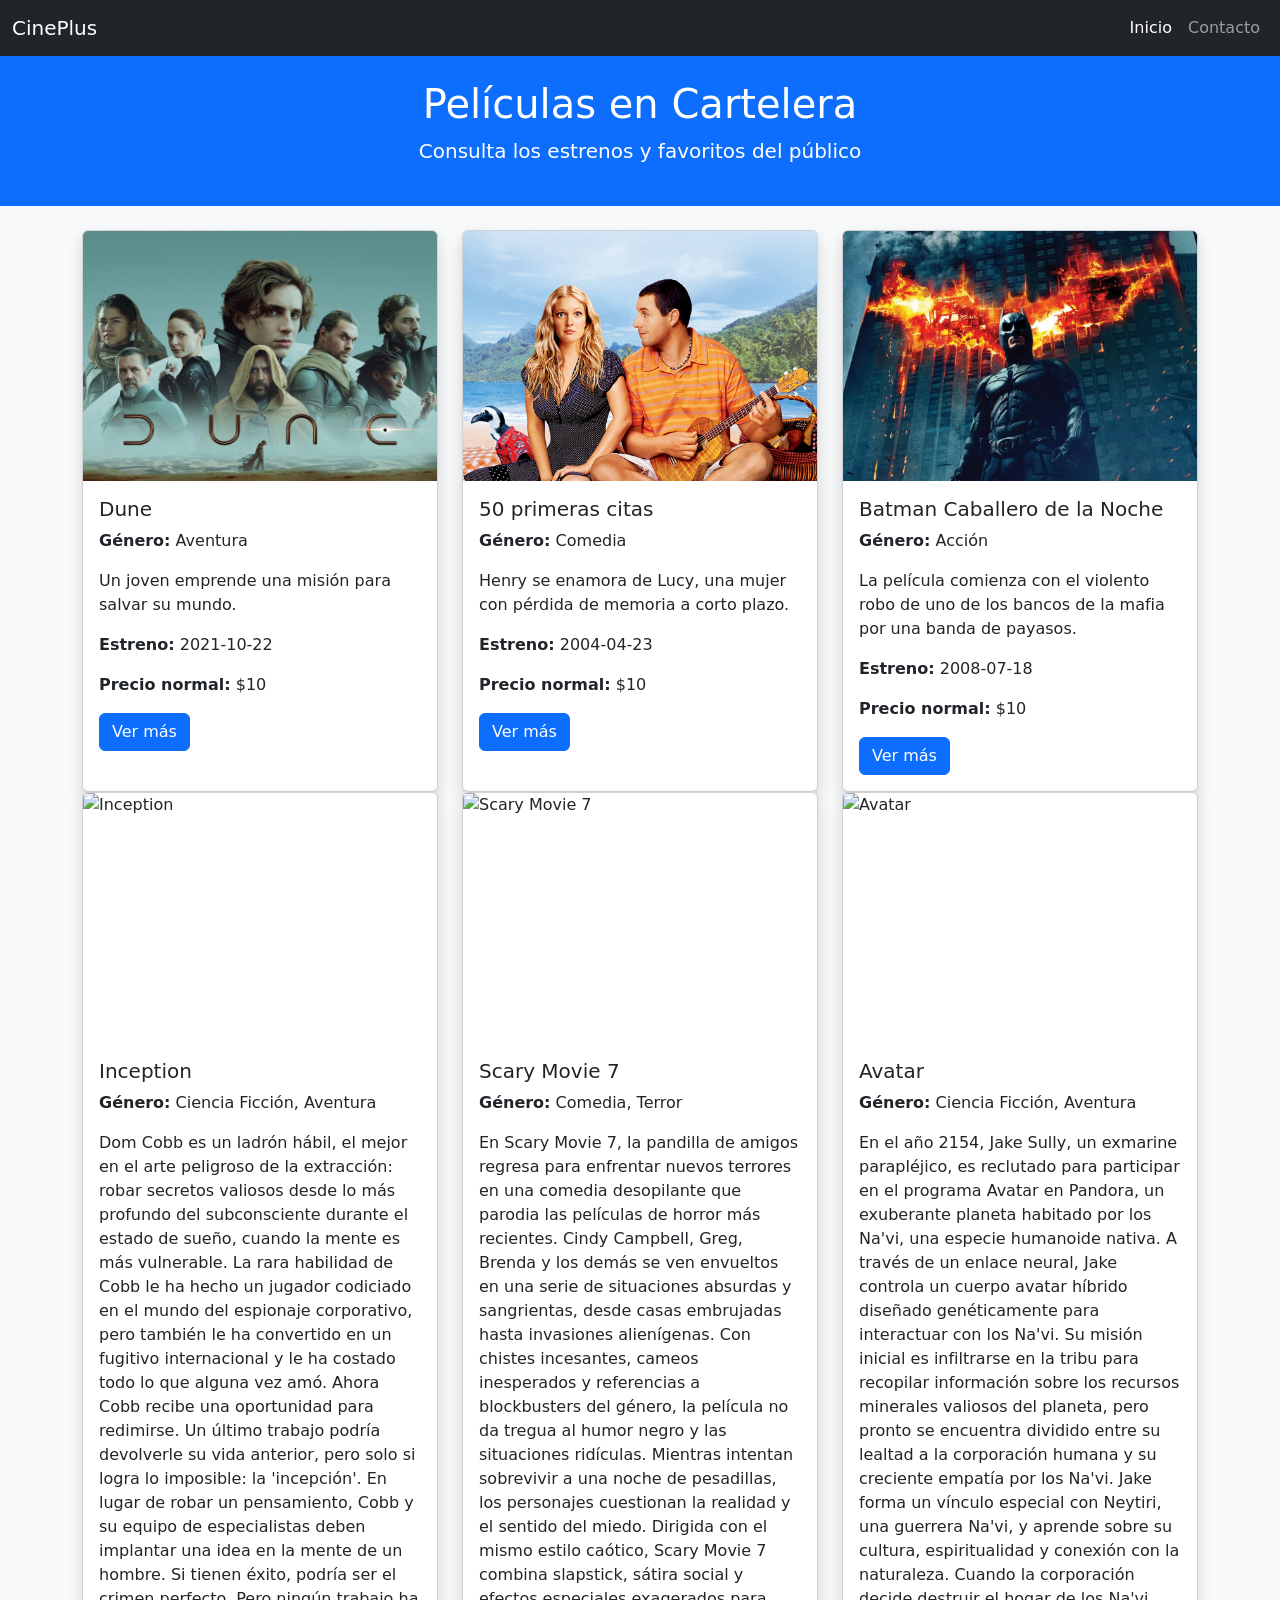
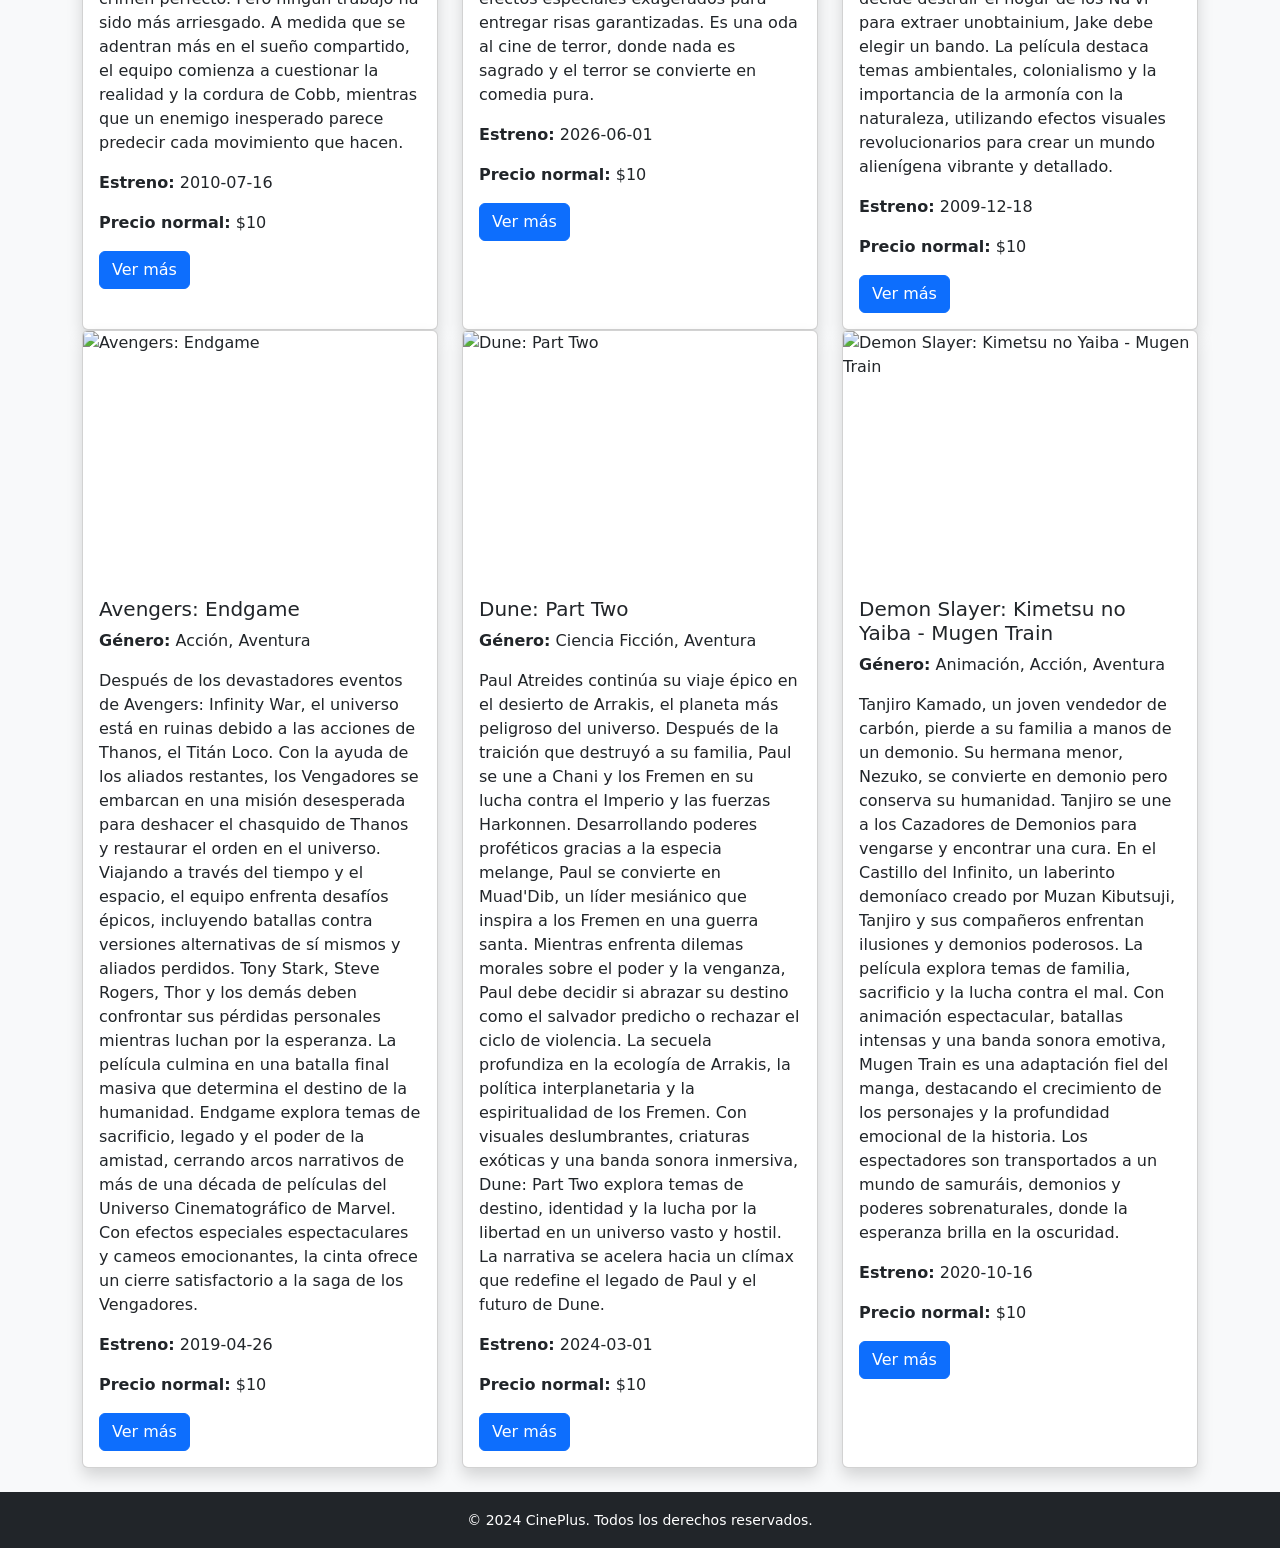
==== index.html @ cc6ed176 "Initial commit: Agregar proyecto de aplicaciones web" ====
<!DOCTYPE html>
<html lang="es">
<head>
  <meta charset="UTF-8">
  <title>Películas en Cartelera</title>
  <meta name="viewport" content="width=device-width, initial-scale=1">
  <link href="https://cdn.jsdelivr.net/npm/bootstrap@5.3.2/dist/css/bootstrap.min.css" rel="stylesheet">
  <link rel="stylesheet" href="css/style.css">
</head>
<body>
  <nav class="navbar navbar-expand-lg navbar-dark bg-dark">
    <div class="container-fluid">
      <a class="navbar-brand" href="#">CinePlus</a>
      <div class="collapse navbar-collapse">
        <ul class="navbar-nav ms-auto">
          <li class="nav-item"><a class="nav-link active" href="index.html">Inicio</a></li>
          <li class="nav-item"><a class="nav-link" href="pages/contacto.html">Contacto</a></li>
        </ul>
      </div>
    </div>
  </nav>

  <header class="bg-primary text-white text-center p-4">
    <h1>Películas en Cartelera</h1>
    <p class="lead">Consulta los estrenos y favoritos del público</p>
  </header>

  <main class="container py-4">
    <div class="row" id="lista-peliculas">
      <!-- Películas cargadas dinámicamente -->
    </div>
  </main>

  <footer class="bg-dark text-center text-white py-3">
    <small>&copy; 2024 CinePlus. Todos los derechos reservados.</small>
  </footer>

  <script src="https://code.jquery.com/jquery-3.6.4.min.js"></script>
  <script src="js/app.js"></script>
</body>
</html>
---- css/style.css ----
body {
    background-color: #f8f9fa;
  }
  
  .card img {
    height: 250px;
    object-fit: cover;
  }
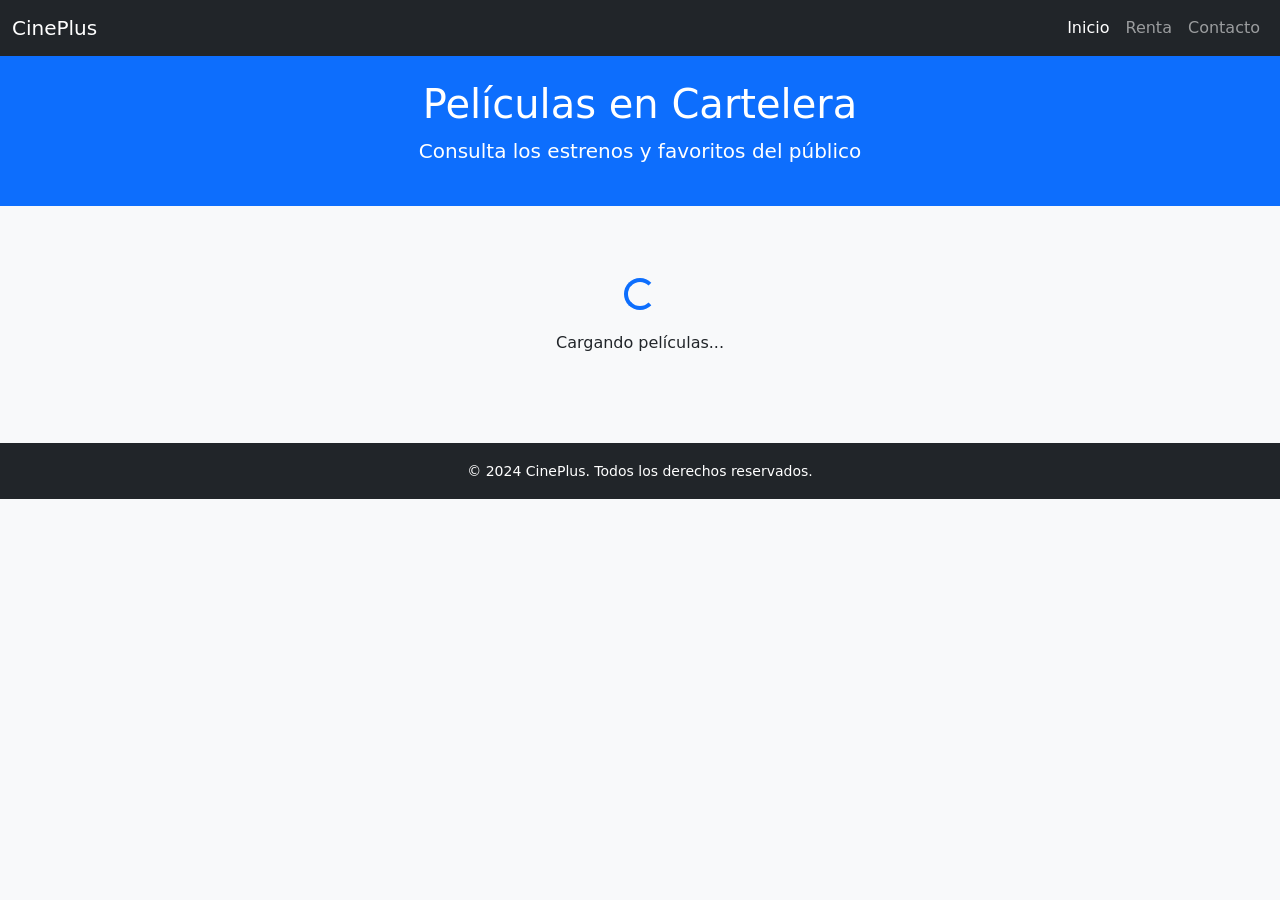
==== commit 937be80a: "Agregar alerta de bienvenida, animación a galería de películas y validación de formulario de contact" ====
--- a/index.html
+++ b/index.html
@@ -14,6 +14,7 @@
       <div class="collapse navbar-collapse">
         <ul class="navbar-nav ms-auto">
           <li class="nav-item"><a class="nav-link active" href="index.html">Inicio</a></li>
+          <li class="nav-item"><a class="nav-link" href="pages/renta.html">Renta</a></li>
           <li class="nav-item"><a class="nav-link" href="pages/contacto.html">Contacto</a></li>
         </ul>
       </div>
@@ -31,11 +32,29 @@
     </div>
   </main>
 
+  <!-- Modal de tráiler -->
+  <div class="modal fade" id="modal-trailer" tabindex="-1">
+    <div class="modal-dialog modal-xl modal-dialog-centered">
+      <div class="modal-content">
+        <div class="modal-header">
+          <h5 class="modal-title" id="modal-trailer-title">Tráiler</h5>
+          <button type="button" class="btn-close" data-bs-dismiss="modal" aria-label="Cerrar"></button>
+        </div>
+        <div class="modal-body p-0">
+          <div class="ratio ratio-16x9">
+            <iframe id="modal-trailer-video" src="" allowfullscreen allow="autoplay"></iframe>
+          </div>
+        </div>
+      </div>
+    </div>
+  </div>
+
   <footer class="bg-dark text-center text-white py-3">
     <small>&copy; 2024 CinePlus. Todos los derechos reservados.</small>
   </footer>
 
   <script src="https://code.jquery.com/jquery-3.6.4.min.js"></script>
+  <script src="https://cdn.jsdelivr.net/npm/bootstrap@5.3.2/dist/js/bootstrap.bundle.min.js"></script>
   <script src="js/app.js"></script>
 </body>
 </html>
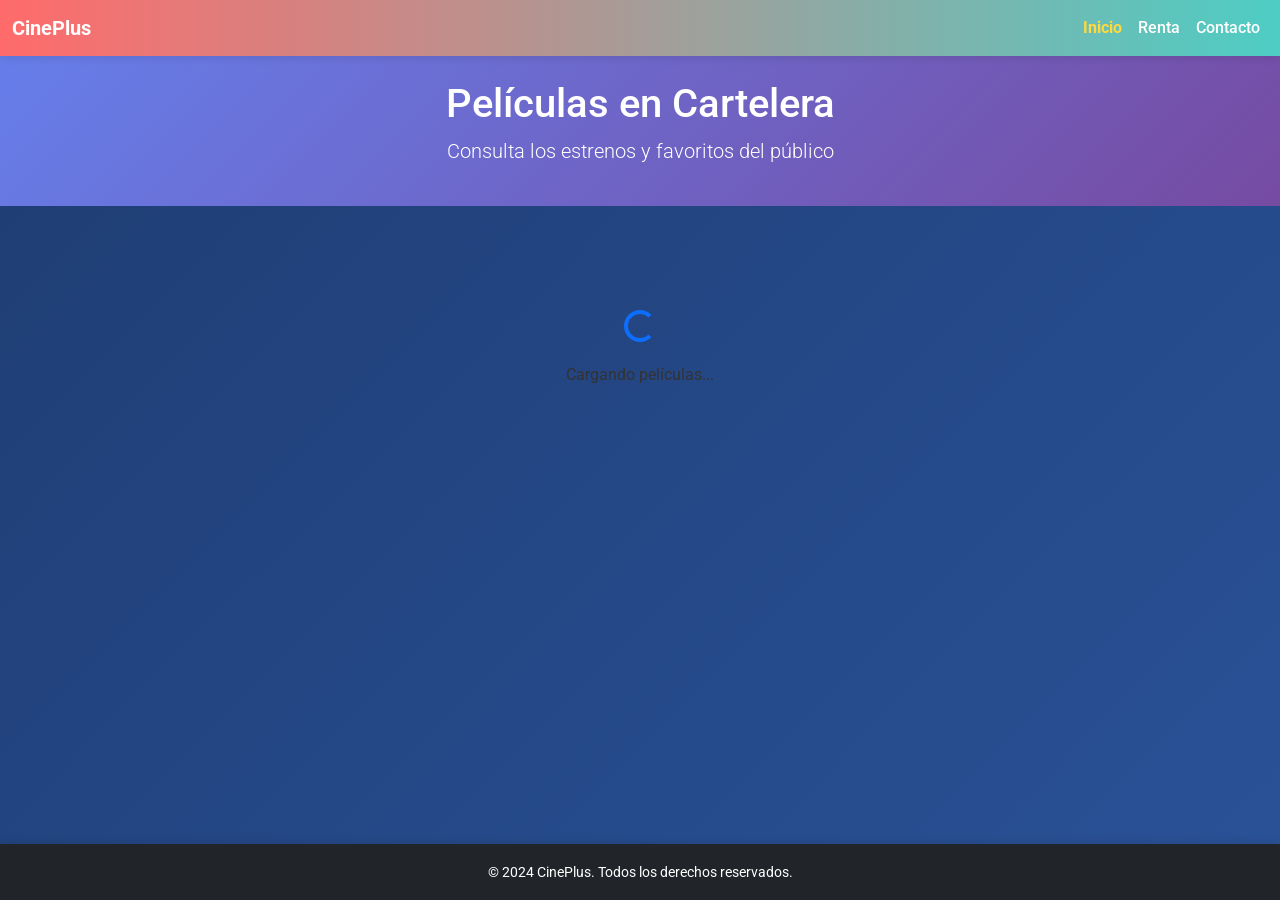
==== commit 836b1830: "Aplicar tema visual personalizado: Google Fonts, colores, footer sticky y navbar activa" ====
--- a/index.html
+++ b/index.html
@@ -5,6 +5,7 @@
   <title>Películas en Cartelera</title>
   <meta name="viewport" content="width=device-width, initial-scale=1">
   <link href="https://cdn.jsdelivr.net/npm/bootstrap@5.3.2/dist/css/bootstrap.min.css" rel="stylesheet">
+  <link href="https://fonts.googleapis.com/css2?family=Roboto:wght@400;700&display=swap" rel="stylesheet">
   <link rel="stylesheet" href="css/style.css">
 </head>
 <body>
--- a/css/style.css
+++ b/css/style.css
@@ -1,9 +1,129 @@
+/* Tema personalizado CinePlus */
 body {
-    background-color: #f8f9fa;
-  }
-  
-  .card img {
-    height: 250px;
-    object-fit: cover;
-  }
+  font-family: 'Roboto', sans-serif;
+  background: linear-gradient(135deg, #1e3c72 0%, #2a5298 100%);
+  color: #333;
+  min-height: 100vh;
+  display: flex;
+  flex-direction: column;
+  margin: 0;
+}
+
+.navbar {
+  background: linear-gradient(90deg, #ff6b6b, #4ecdc4);
+  box-shadow: 0 2px 10px rgba(0,0,0,0.1);
+}
+
+.navbar-brand {
+  font-weight: 700;
+  color: #fff !important;
+}
+
+.nav-link {
+  color: #fff !important;
+  font-weight: 500;
+}
+
+.nav-link.active {
+  color: #ffd93d !important;
+  font-weight: 700;
+}
+
+header {
+  background: linear-gradient(135deg, #667eea 0%, #764ba2 100%);
+  color: white;
+  padding: 3rem 0;
+  text-align: center;
+  margin-bottom: 2rem;
+}
+
+.card {
+  border: none;
+  border-radius: 15px;
+  box-shadow: 0 4px 20px rgba(0,0,0,0.1);
+  transition: transform 0.3s ease, box-shadow 0.3s ease;
+  margin-bottom: 1.5rem;
+}
+
+.card:hover {
+  transform: translateY(-5px);
+  box-shadow: 0 8px 30px rgba(0,0,0,0.2);
+}
+
+.card img {
+  height: 250px;
+  object-fit: cover;
+  border-top-left-radius: 15px;
+  border-top-right-radius: 15px;
+}
+
+.card-body {
+  padding: 1.5rem;
+}
+
+.btn-primary {
+  background: linear-gradient(45deg, #ff6b6b, #4ecdc4);
+  border: none;
+  border-radius: 25px;
+  padding: 0.5rem 1.5rem;
+  transition: all 0.3s ease;
+}
+
+.btn-primary:hover {
+  background: linear-gradient(45deg, #4ecdc4, #ff6b6b);
+  transform: scale(1.05);
+}
+
+.btn-outline-secondary {
+  border-color: #4ecdc4;
+  color: #4ecdc4;
+  border-radius: 25px;
+}
+
+.btn-outline-secondary:hover {
+  background: #4ecdc4;
+  color: white;
+}
+
+footer {
+  background: #2c3e50;
+  color: white;
+  text-align: center;
+  padding: 1rem 0;
+  margin-top: auto;
+  box-shadow: 0 -2px 10px rgba(0,0,0,0.1);
+}
+
+.spinner-border {
+  color: #4ecdc4;
+}
+
+.alert-danger {
+  border-radius: 10px;
+  border: none;
+  background: #ff6b6b;
+  color: white;
+}
+
+.modal-content {
+  border-radius: 15px;
+  border: none;
+}
+
+.form-control {
+  border-radius: 10px;
+  border: 2px solid #ddd;
+  padding: 0.75rem;
+  transition: border-color 0.3s ease;
+}
+
+.form-control:focus {
+  border-color: #4ecdc4;
+  box-shadow: 0 0 0 0.2rem rgba(78, 205, 196, 0.25);
+}
+
+.invalid-feedback {
+  font-size: 0.875rem;
+  margin-top: 0.25rem;
+}
   
